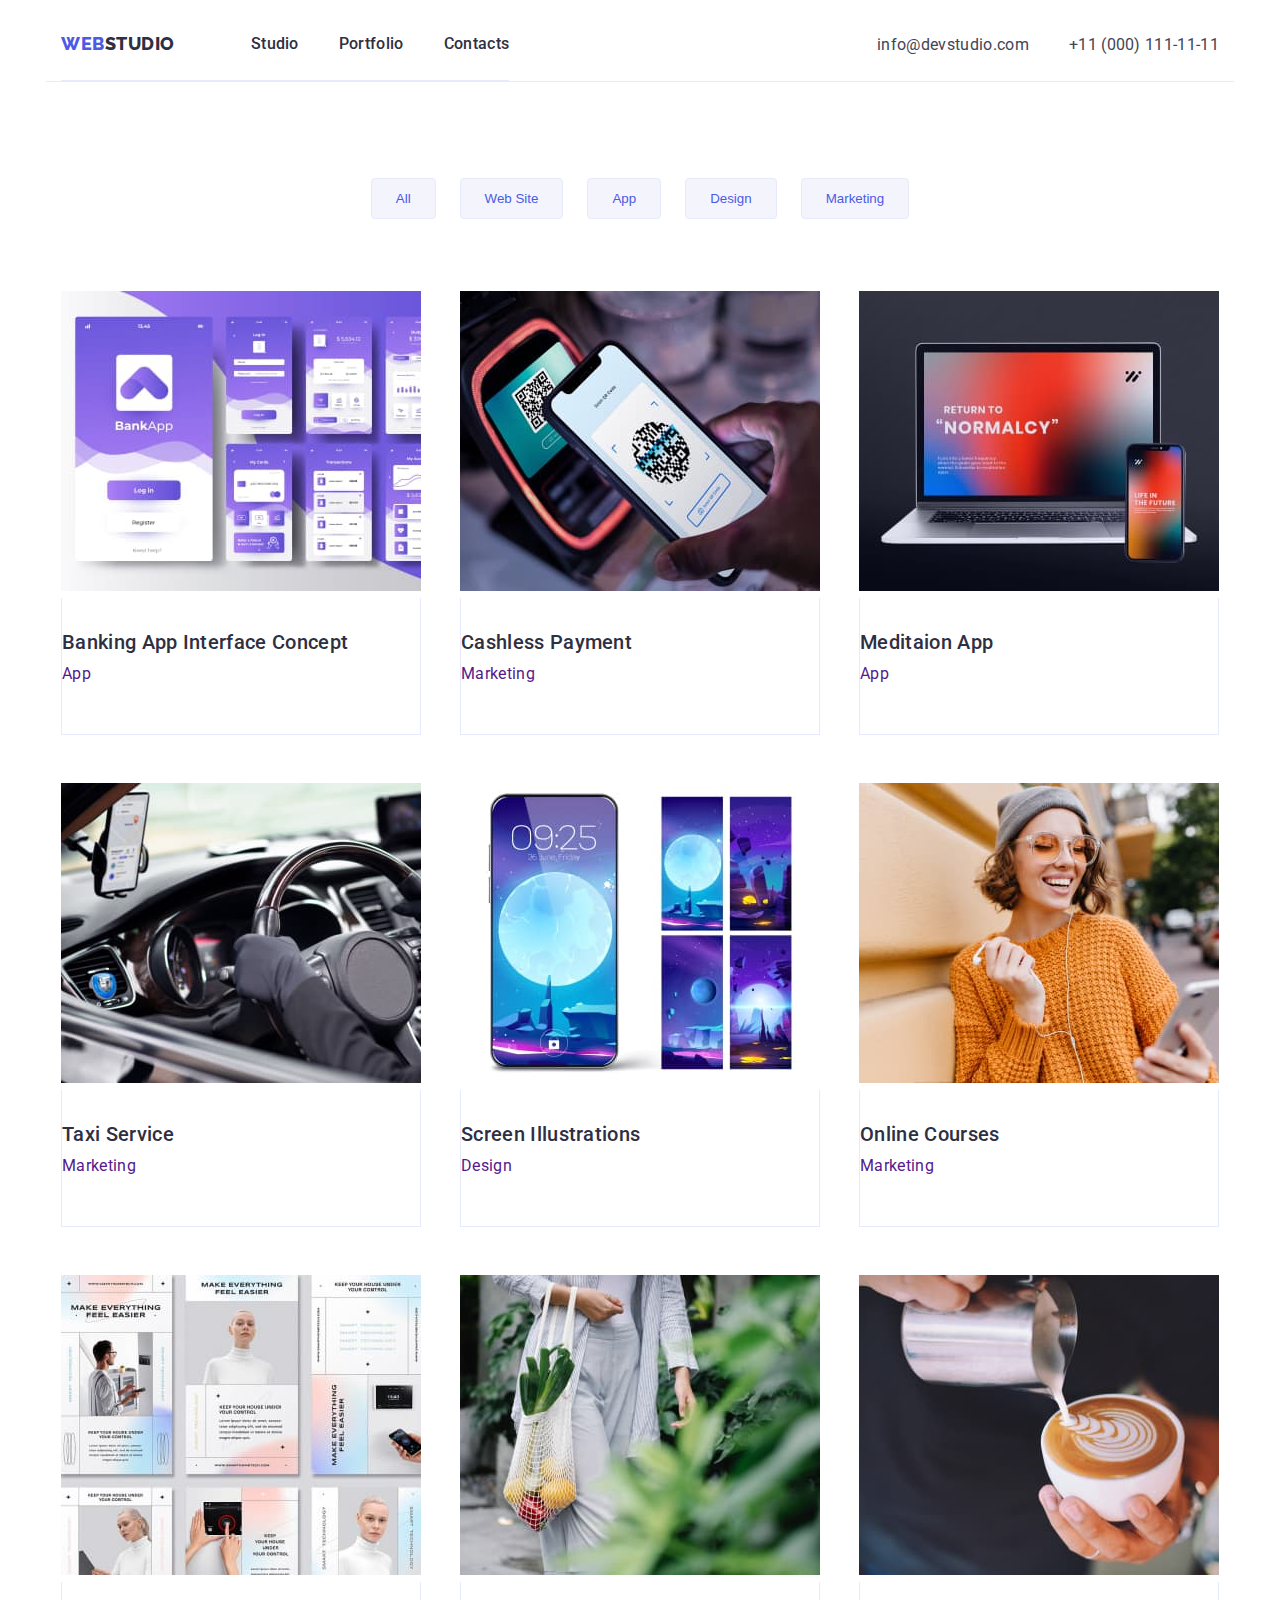
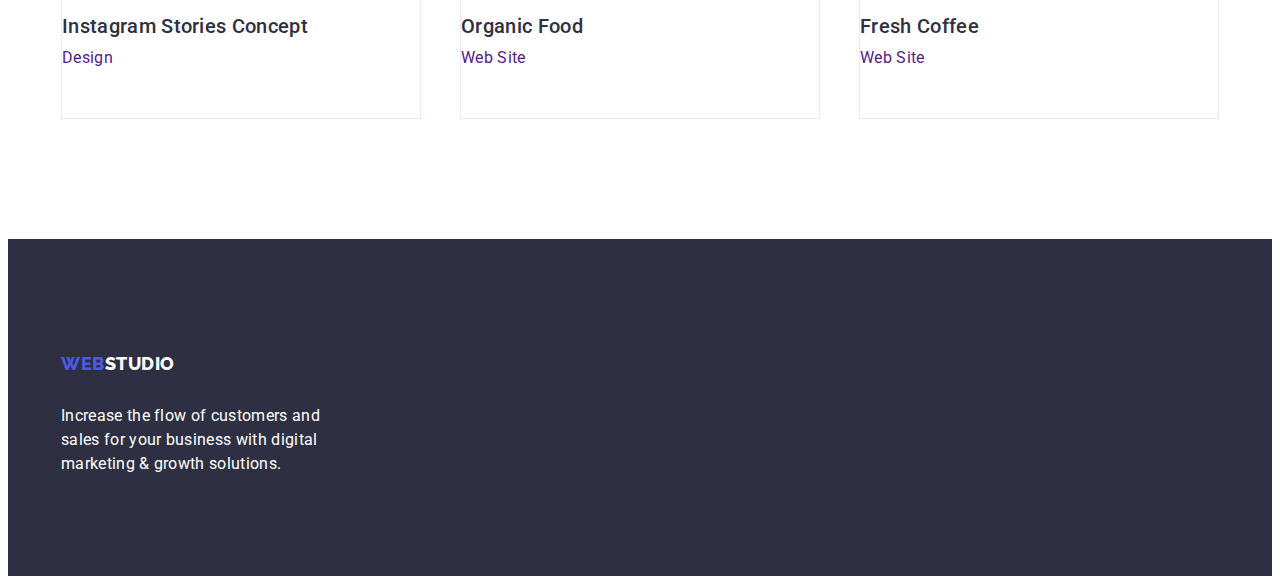
==== portfolio.html @ e80e23d3 "goit-markup-hw-03" ====
<!DOCTYPE html>
<html lang="en">
<head>
    <meta charset="UTF-8">
    <meta http-equiv="X-UA-Compatible" content="IE=edge">
    <meta name="viewport" content="width=device-width, initial-scale=1.0">
    <title>Web Studio</title>
    <link rel="preconnect" href="https://fonts.googleapis.com">
    <link rel="preconnect" href="https://fonts.gstatic.com" crossorigin>
    <link href="https://fonts.googleapis.com/css2?family=Raleway:wght@800&family=Roboto:wght@400;500;700&display=swap" rel="stylesheet">
    <link rel="stylesheet" href="https://cdnjs.cloudflare.com/ajax/libs/modern-normalize/1.1.0/modern-normalize.min.css" integrity="sha512-wpPYUAdjBVSE4KJnH1VR1HeZfpl1ub8YT/NKx4PuQ5NmX2tKuGu6U/JRp5y+Y8XG2tV+wKQpNHVUX03MfMFn9Q==" crossorigin="anonymous" referrerpolicy="no-referrer" />
    <link rel="stylesheet" href="./css/styles.css">
</head>
<body>
    <header>
        <div class="container nav-container  ">
            <nav class=" nav-container ">
               <a href="./index.html" class="logo logo-header"><span class="logo-web">Web</span>Studio</a>
                <ul class="site-nav">
                    <li class="item">
                        <a class="header-link" href="./index.html">Studio</a>
                    </li>
                    <li class="item">
                        <a class="header-link" href="./portfolio.html">Portfolio</a>
                    </li>
                    <li class="item">
                        <a class="header-link" href="">Contacts</a>
                    </li>
                </ul>
            </nav>
            <address class="address">
                <ul class="contacts-nav">
                    <li class="item">
                        <a href="mailto:info@devstudio.com" class="contacts-list">info@devstudio.com</a>
                    </li>
                    <li class="item">
                        <a href="tel:+110001111111" class="contacts-list">+11 (000) 111-11-11</a>
                    </li>
                </ul>
            </address>
        </div>
    </header>
    <main>
        <section class="portfolio-list section">
            <div class="container "> 
                <h1 hidden>Portfolio</h1>
                <ul class=" container-filters" >
                    <li class="btn-item">
                        <button type="button" class="btn-filters">All</button>
                    </li>
                    <li class="btn-item">
                        <button type="button" class="btn-filters">Web Site</button>
                    </li>
                    <li class="btn-item">
                        <button type="button" class="btn-filters">App</button>
                    </li>
                    <li class="btn-item">
                        <button type="button" class="btn-filters">Design</button>
                    </li>
                    <li class="btn-item">
                        <button type="button" class="btn-filters">Marketing</button>
                    </li>
                </ul>
                <ul class="container-portfolio" >
                    <li class="foto-item" >
                        <a href="" class="foto-portfolio">
                            <img src="./images/images-portfolio/banking-app-interface-concept.jpg" 
                            alt="banking-app-interface-concept" 
                            width="360" height="300">
                        <div class="text-position border-portfolio">
                            <h2 class="position-title">Banking App Interface Concept</h2>
                            <p>App</p>
                        </div>
                        </a>
                    </li>
                    <li class="foto-item">
                        <a href="" class="foto-portfolio">
                            <img src="./images/images-portfolio/сashless-payment.jpg" 
                            alt="сashless-payment"
                            width="360" height="300">
                        <div class="text-position border-portfolio">
                            <h2 class="position-title">Cashless Payment</h2>
                            <p >Marketing</p>
                        </div>
                        </a>    
                    </li>
                    <li class="foto-item">
                        <a href="" class="foto-portfolio">
                            <img src="./images/images-portfolio/meditaion-app.jpg" 
                            alt="meditaion-app"
                            width="360" height="300">
                        <div class="text-position  border-portfolio">
                            <h2 class="position-title">Meditaion App</h2>
                            <p>App</p>
                        </div>
                        </a>    
                    </li>
                    <li class="foto-item">
                        <a href="" class="foto-portfolio">
                            <img src="./images/images-portfolio/taxi-service.jpg" 
                            alt="taxi-service"
                            width="360" height="300">
                        <div class="text-position  border-portfolio">
                            <h2 class="position-title">Taxi Service</h2>
                            <p>Marketing</p>
                        </div>
                        </a>    
                    </li>
                    <li class="foto-item">
                        <a href="" class="foto-portfolio">
                            <img src="./images/images-portfolio/screen-illustrations.jpg" 
                            alt="screen-illustrations"
                            width="360" height="300">
                        <div class="text-position  border-portfolio">
                            <h2 class="position-title">Screen Illustrations</h2>
                            <p>Design</p>
                        </div>
                        </a>    
                    </li>
                    <li class="foto-item">
                        <a href="" class="foto-portfolio">
                            <img src="./images/images-portfolio/online-courses.jpg" 
                            alt="online-courses"
                            width="360" height="300">
                        <div class="text-position  border-portfolio">
                            <h2 class="position-title">Online Courses</h2>
                            <p>Marketing</p>
                        </div>
                        </a>    
                    </li>
                    <li class="foto-item">
                        <a href="" class="foto-portfolio">
                            <img src="./images/images-portfolio/instagram-stories-concept.jpg" 
                            alt="instagram-stories-concept"
                            width="360" height="300">
                        <div class="text-position  border-portfolio">
                            <h2 class="position-title">Instagram Stories Concept</h2>
                            <p>Design</p>
                        </div>
                        </a>     
                    </li>
                    <li class="foto-item">
                        <a href="" class="foto-portfolio">
                            <img src="./images/images-portfolio/organic-food.jpg" 
                            alt="organic-food"
                            width="360" height="300">
                        <div class="text-position  border-portfolio">
                            <h2 class="position-title">Organic Food</h2>
                            <p>Web Site</p>
                        </div>
                        </a>    
                    </li>
                    <li class="foto-item">
                        <a href="" class="foto-portfolio">
                            <img src="./images/images-portfolio/fresh-coffee.jpg" 
                            alt="fresh-coffee"
                            width="360" height="300">
                        <div class="text-position  border-portfolio">
                            <h2 class="position-title">Fresh Coffee</h2>
                            <p>Web Site</p>
                        </div>
                        </a>
                    </li>
                </ul>
            </div>
        </section>
    </main>
    <footer class="footer-section">
        <div class="container "> 
            <div class="container-width"> 
            <a href="./portfolio.html" class="logo logo-footer"><span class="logo-web">Web</span>Studio</a>
            <p class="footer-text">
                Increase the flow of customers and sales for your business with digital marketing & growth solutions.
            </p>
        </div>
        </div>

    </footer>
    
</body>
</html>
---- css/styles.css ----
/* palitra */
:root {
    --main-color: #FFFFFF;
    --color: #2E2F42;
    --main-color-text: #434455;
    --nav-color: #404BBF;
    --nav-color-secondery: #4D5AE5;
    --section-team-color: #F4F4FD;
    --border-btn: #E7E9FC;
}

/*  */
body {
    color:var(--main-color-text);
    background-color: var(--main-color);
    font-family: Roboto, sans-serif;
    /* font-weight: 400; */
    font-size: 16px;
    line-height: 1.5;
    letter-spacing: 0.02em;
}

ul {
    list-style-type: none;
     margin: 0;
    padding: 0;
}

p,h1,h2,h3,h4 {
    margin-top: 0;

}




/*/  Header /*/

/* LOGO */
.logo {
    font-family: Raleway, cursive;
    letter-spacing: 0.03em;
    font-weight: 800;
    font-size: 18px;
    line-height: 1.33px;
    text-decoration: none;
    text-transform: uppercase;
    padding-top:24px ; 
    padding-bottom:24px;
    display: flex;
    
}
.logo-header {
    color:  var(--color);
}

.logo-web {
    color: var(--nav-color-secondery);
    display: flex;
}

/* Header link */

.container {
    width: 100%;
    max-width: 1158px;
    margin: 0 auto;
    padding: 0 15px;
}
.nav-container {
    display: flex;
    align-items: center;
    flex-wrap: wrap;
     border-bottom: 1px solid var(--border-btn);
}

.item {
    display: flex;
}
.site-nav {
    display: flex;
}

.site-nav .item:not(:last-child) {
    margin-right: 40px;   
}


.site-nav .header-link  {
    /* display: block; */
    padding-top:24px ; 
    padding-bottom:24px;

    color:  var(--color);
    font-weight: 500;
    text-decoration: none;
}
.site-nav {
    margin-left: 76px;
}

.header-link:hover,
.header-link:focus {
    text-decoration: underline var(--nav-color);
    color: var(--nav-color);
    border-radius: 2px;
}

/* Contacts header */

.contacts-nav {
    display: flex;
}
.address {
    margin-left: auto;
    flex-wrap: wrap;
}
.contacts-nav .item + .item {
    margin-left: 40px;
} 
.contacts-list  {
    text-decoration: none;
    font-style: normal;
    color: var(--main-color-text);
    padding-top:24px ; 
    padding-bottom:24px;
    
}
.contacts-list:active, 
.contacts-list:hover,
.contacts-list:focus 
{
    color: var(--nav-color);
}


/*/ Hero/*/

.hero {
    background-color: var(--color);
    padding-top: 188px;
    padding-bottom: 188px;   
    text-align: center; 
    margin-bottom: 120px;
    
}
.hero-title {
    margin-bottom: 48;
    margin-left: auto;
    margin-right: auto;
    font-size: 56px;
    line-height: 1.07;
    color:var(--main-color);
    max-width: 494px;
    
    
}
.btn-hero {
    padding: 16px 32px;
    color: var(--main-color); 
    background-color: var(--nav-color-secondery);
    box-shadow: 0px 4px 4px rgba(0, 0, 0, 0.15);
    border-radius: 4px;
    letter-spacing: 0.04em;
    border-color:  var(--nav-color-secondery);
    cursor: pointer;

}
.btn-hero:hover,
.btn-hero:active,
.btn-hero:focus  {
    background-color: var(--nav-color);
}

/*/ section-principles  /*/
.container-principles{
    display: flex;
    margin-bottom: 120px;

}
.item-principles {
    width: 264px;
    flex-wrap: wrap;
 
}
.item-principles:not(:last-child) {
    margin-right: 24px;
}


.section-title {
    margin-bottom: 72px;
    font-size: 36px;
    line-height: 1.11;
    text-align: center;
    text-transform: capitalize;
    color: var(--color);
}
.position-title {
    margin-bottom: 8px;
    font-weight: 500;
    font-size: 20px;
    line-height: 1.2;
    color: var(--color);
}
/* examples-container */

.examples-container{
    display: flex;
    padding-bottom: 120px;
}
.examples-item:not(:last-child) {
    margin-right: 24px;
}



/*/ section-team /*/
.section-team {
    background: var(--section-team-color);
    padding-top: 120px;
    padding-bottom: 120px;
}
.container-team {
    display: flex;
}
.foto-team {
    background-color: var(--main-color);
    Width: 264px;
    text-align: center; 
}
.foto-team:not(:last-child) {
    margin-right: 24px;
}
h3.foto-team {
    padding-bottom: 32px;
}


/* Portfolio  filters*/

.btn-item:not(:last-child) {
    margin-right: 24px;
}



.portfolio-list {
    padding-top: 96px;
    padding-bottom: 120px;
}

.container-filters {
    display: flex;
    margin-bottom: 72px;
    justify-content:center;
  
}


.btn-filters:hover, 
.btn-filters:focus {
    background-color: var(--nav-color);
    cursor: pointer;
    color: var(--main-color);
    border-color:   var(--nav-color);
    box-shadow: 0px 3px 1px rgba(0, 0, 0, 0.1), 0px 2px 1px rgba(0, 0, 0, 0.08), 0px 2px 2px rgba(0, 0, 0, 0.12);
    border-radius: 4px;
}
.btn-filters {
    color: var(--nav-color-secondery);
    background: var(--section-team-color);
    border: 1px solid var(--border-btn);
    border-radius: 4px;
    padding: 12px 24px;
    
}

/* foto-portfolio  */
.border-portfolio {
    text-decoration: none;
    border-bottom: 1px solid var(--border-btn);
    border-right: 1px solid var(--border-btn);
    border-left: 1px solid var(--border-btn);
}

.container-portfolio{
    display: flex;
    flex-wrap: wrap;
    justify-content: space-between;
}
.foto-item {
    width: 360px;
    margin-right: 24px;
    margin-bottom: 48px;
}
.foto-item:nth-child( 3n) {
    margin-right:0px;

}
.foto-item:nth-last-child(-n+3) {
    margin-bottom: 0;

}

.foto-portfolio {
    text-decoration: none;
}
.text-position {
    padding: 32px 0;
}

/* footer */
.container-width {
    max-width: 264px;
    
    margin-right: auto;
}

.footer-section {
    background: var(--color);
    padding-top: 100px;
    padding-bottom: 100px;
}
.logo-footer {
    color: var(--main-color);
    
}
.footer-text {
    color: var(--main-color);
    margin: 0;
    margin-top: 16px;
  
    
}
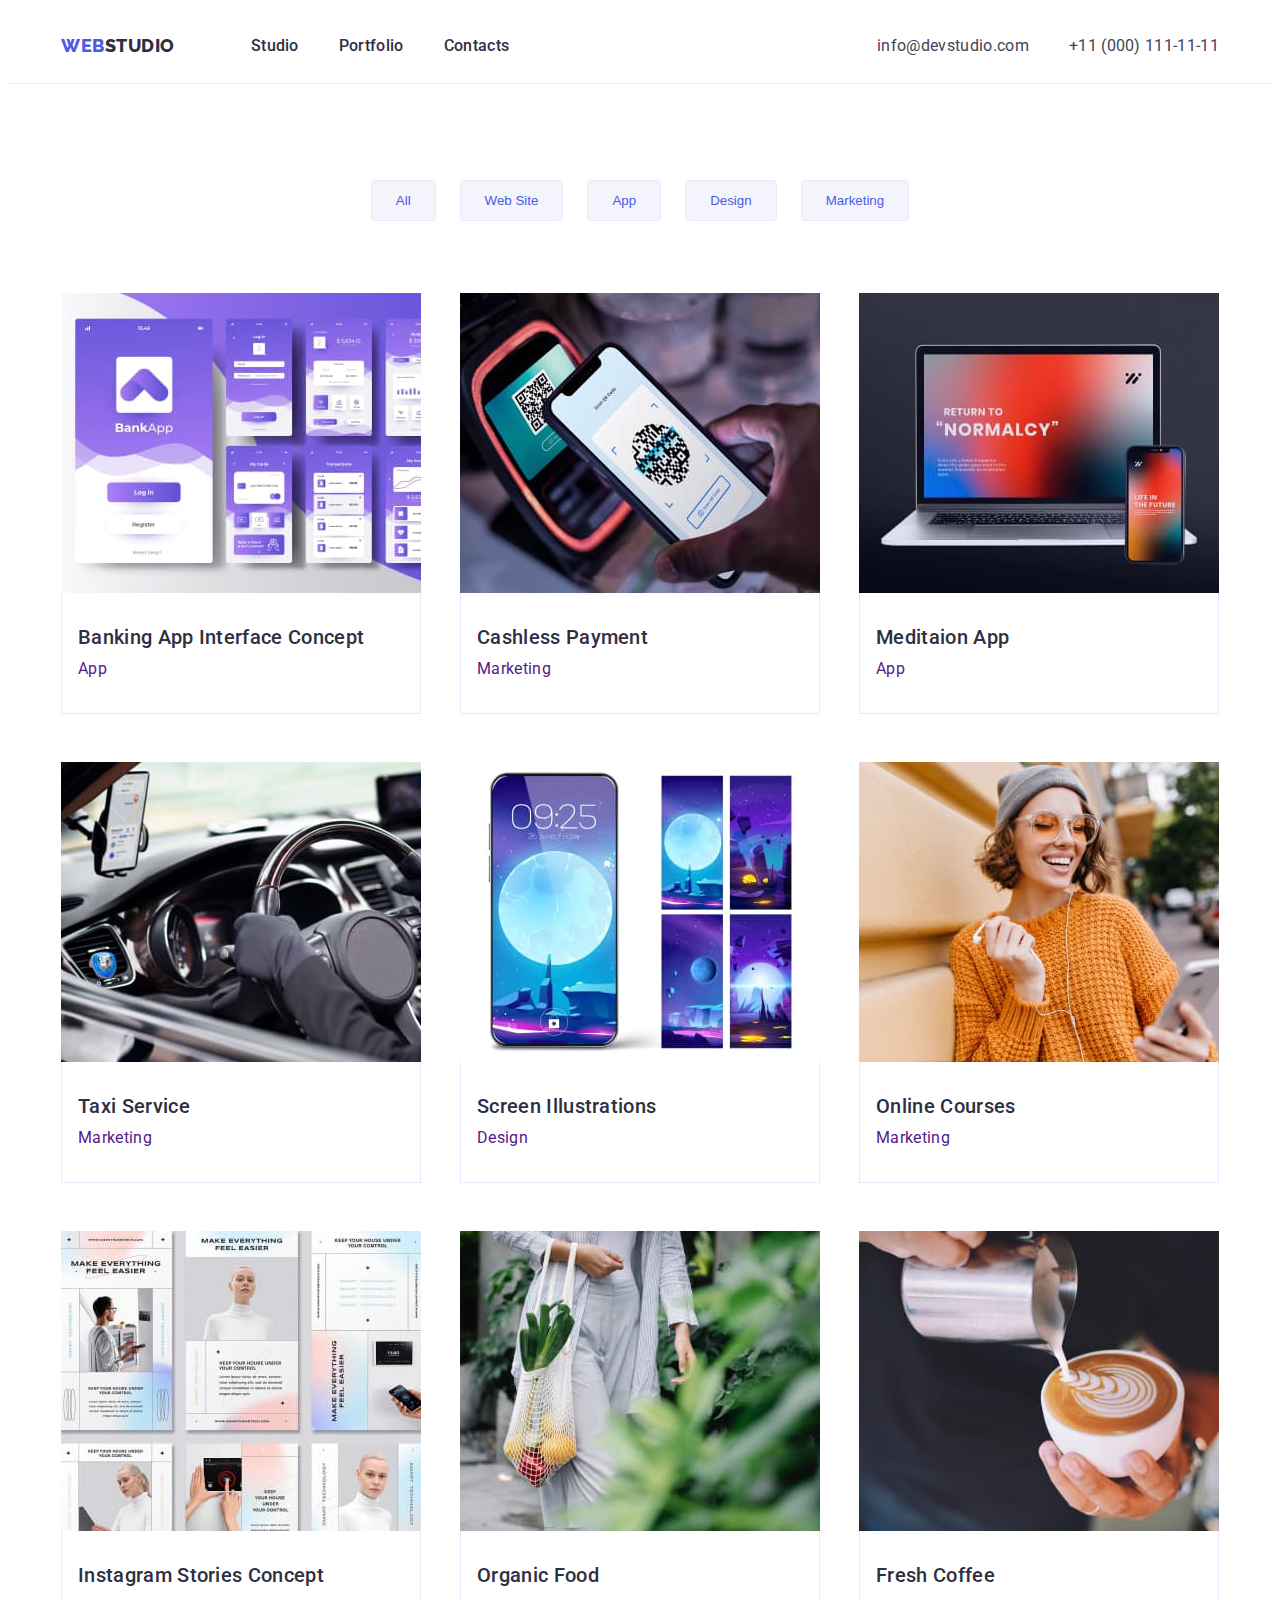
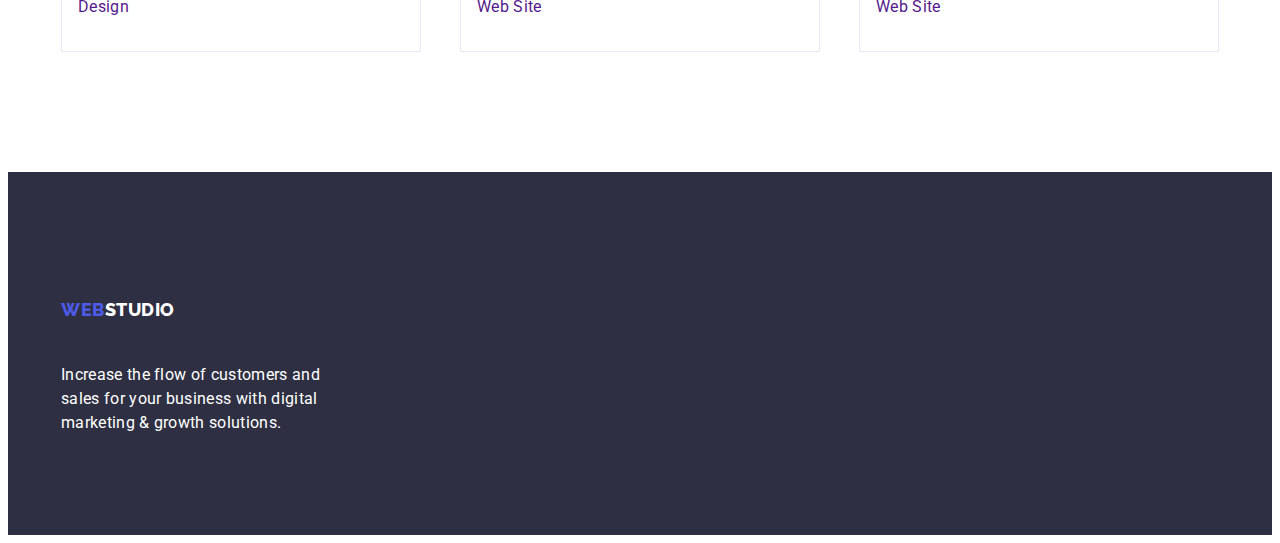
==== commit 30d534d5: "correction goit-markup-hw-03" ====
--- a/portfolio.html
+++ b/portfolio.html
@@ -69,7 +69,7 @@
                             width="360" height="300">
                         <div class="text-position border-portfolio">
                             <h2 class="position-title">Banking App Interface Concept</h2>
-                            <p>App</p>
+                            <p>App</p >
                         </div>
                         </a>
                     </li>
--- a/css/styles.css
+++ b/css/styles.css
@@ -28,13 +28,22 @@
 
 p,h1,h2,h3,h4 {
     margin-top: 0;
-
-}
+    margin-bottom: 0;
+}
+
+img {
+    display: block;
+}
+
 
 
 
 
 /*/  Header /*/
+
+header {
+    border-bottom: 1px solid var(--border-btn);
+}
 
 /* LOGO */
 .logo {
@@ -42,12 +51,10 @@
     letter-spacing: 0.03em;
     font-weight: 800;
     font-size: 18px;
-    line-height: 1.33px;
     text-decoration: none;
     text-transform: uppercase;
-    padding-top:24px ; 
-    padding-bottom:24px;
-    display: flex;
+    display: flex;
+    padding: 24px 0;
     
 }
 .logo-header {
@@ -71,8 +78,10 @@
     display: flex;
     align-items: center;
     flex-wrap: wrap;
-     border-bottom: 1px solid var(--border-btn);
-}
+    
+}
+
+
 
 .item {
     display: flex;
@@ -87,7 +96,6 @@
 
 
 .site-nav .header-link  {
-    /* display: block; */
     padding-top:24px ; 
     padding-bottom:24px;
 
@@ -101,7 +109,7 @@
 
 .header-link:hover,
 .header-link:focus {
-    text-decoration: underline var(--nav-color);
+    /* text-decoration: underline var(--nav-color); */
     color: var(--nav-color);
     border-radius: 2px;
 }
@@ -141,7 +149,7 @@
     padding-top: 188px;
     padding-bottom: 188px;   
     text-align: center; 
-    margin-bottom: 120px;
+   
     
 }
 .hero-title {
@@ -152,6 +160,7 @@
     line-height: 1.07;
     color:var(--main-color);
     max-width: 494px;
+    margin-bottom: 48px;
     
     
 }
@@ -175,7 +184,8 @@
 /*/ section-principles  /*/
 .container-principles{
     display: flex;
-    margin-bottom: 120px;
+    padding-top: 120px;
+    padding-bottom: 120px; 
 
 }
 .item-principles {
@@ -189,7 +199,7 @@
 
 
 .section-title {
-    margin-bottom: 72px;
+    margin-bottom: 72px; 
     font-size: 36px;
     line-height: 1.11;
     text-align: center;
@@ -308,7 +318,10 @@
 }
 .text-position {
     padding: 32px 0;
-}
+    padding-left: 16px;
+}
+
+
 
 /* footer */
 .container-width {
